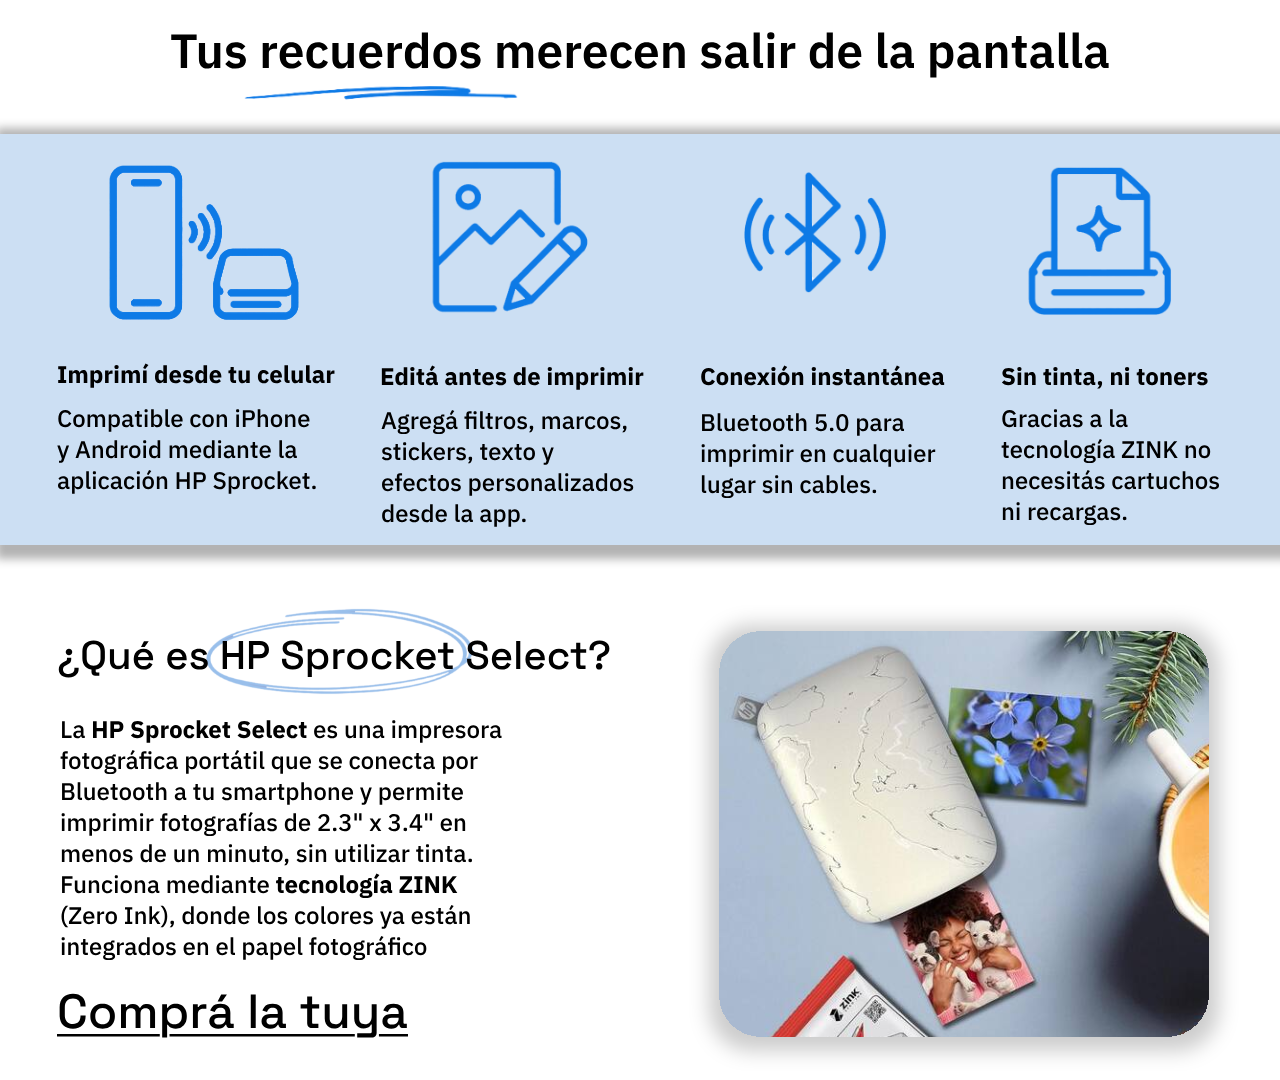
==== pagina2.html @ 395803e2 "Add files via upload" ====
<!doctype html>
<html lang="es">
  <head>
    <meta charset="utf-8">
    <meta name="viewport" content="width=device-width, initial-scale=1">
    <title>Desktop Page 2</title>
    <link rel="stylesheet" href="estilos.css">
  </head>

  <body>
    <main class="pantalla pantalla--2" aria-label="Desktop Page 2">
      <img
        class="pantalla__diseno"
        src="DesktopPAGE2.svg"
        alt="Desktop Page 2"
        width="1280"
        height="1080"
      >
    </main>
  </body>
</html>
---- estilos.css ----
:root {
  --ancho-pantalla: 1280px;
  --alto-pantalla: 1080px;
  --color-fondo: #ffffff;

  background-color: #ffffff;
}

*,
*::before,
*::after {
  box-sizing: border-box;
}

html,
body {
  min-width: var(--ancho-pantalla);
  margin: 0;
}

body {
  background-color: var(--color-fondo);
}

.sitio {
  width: var(--ancho-pantalla);
  margin: 0;
}

.pantalla {
  position: relative;
  width: var(--ancho-pantalla);
  height: var(--alto-pantalla);
  margin: 0;
  overflow: hidden;
  background-color: var(--color-fondo);
  flex: none;
}

.pantalla__diseno {
  display: block;
  width: var(--ancho-pantalla);
  height: var(--alto-pantalla);
  max-width: none;
  margin: 0;
  object-fit: fill;
}

.enlace-ver-mas {
  position: absolute;
  z-index: 1;
  top: 654px;
  left: 74px;
  width: 181px;
  height: 50px;
  cursor: pointer;
}

.destino-hp-sproke {
  position: absolute;
  top: 630px;
  left: 0;
}

.enlace-funcion {
  position: absolute;
  z-index: 1;
  top: 55px;
  left: 845px;
  width: 175px;
  height: 55px;
  cursor: pointer;
}

.destino-como-funciona {
  position: absolute;
  top: 250px;
  left: 0;
}

.enlace-caja {
  position: absolute;
  z-index: 1;
  top: 55px;
  left: 1090px;
  width: 145px;
  height: 55px;
  cursor: pointer;
}

.enlace-logo-hp {
  position: absolute;
  z-index: 1;
  top: 27px;
  left: 64px;
  width: 111px;
  height: 90px;
  cursor: pointer;
}

.enlace-inicio {
  position: absolute;
  z-index: 1;
  top: 55px;
  left: 350px;
  width: 155px;
  height: 55px;
  cursor: pointer;
}

.enlace-ubicacion {
  position: absolute;
  z-index: 1;
  top: 820px;
  left: 275px;
  width: 280px;
  height: 125px;
  cursor: pointer;
}
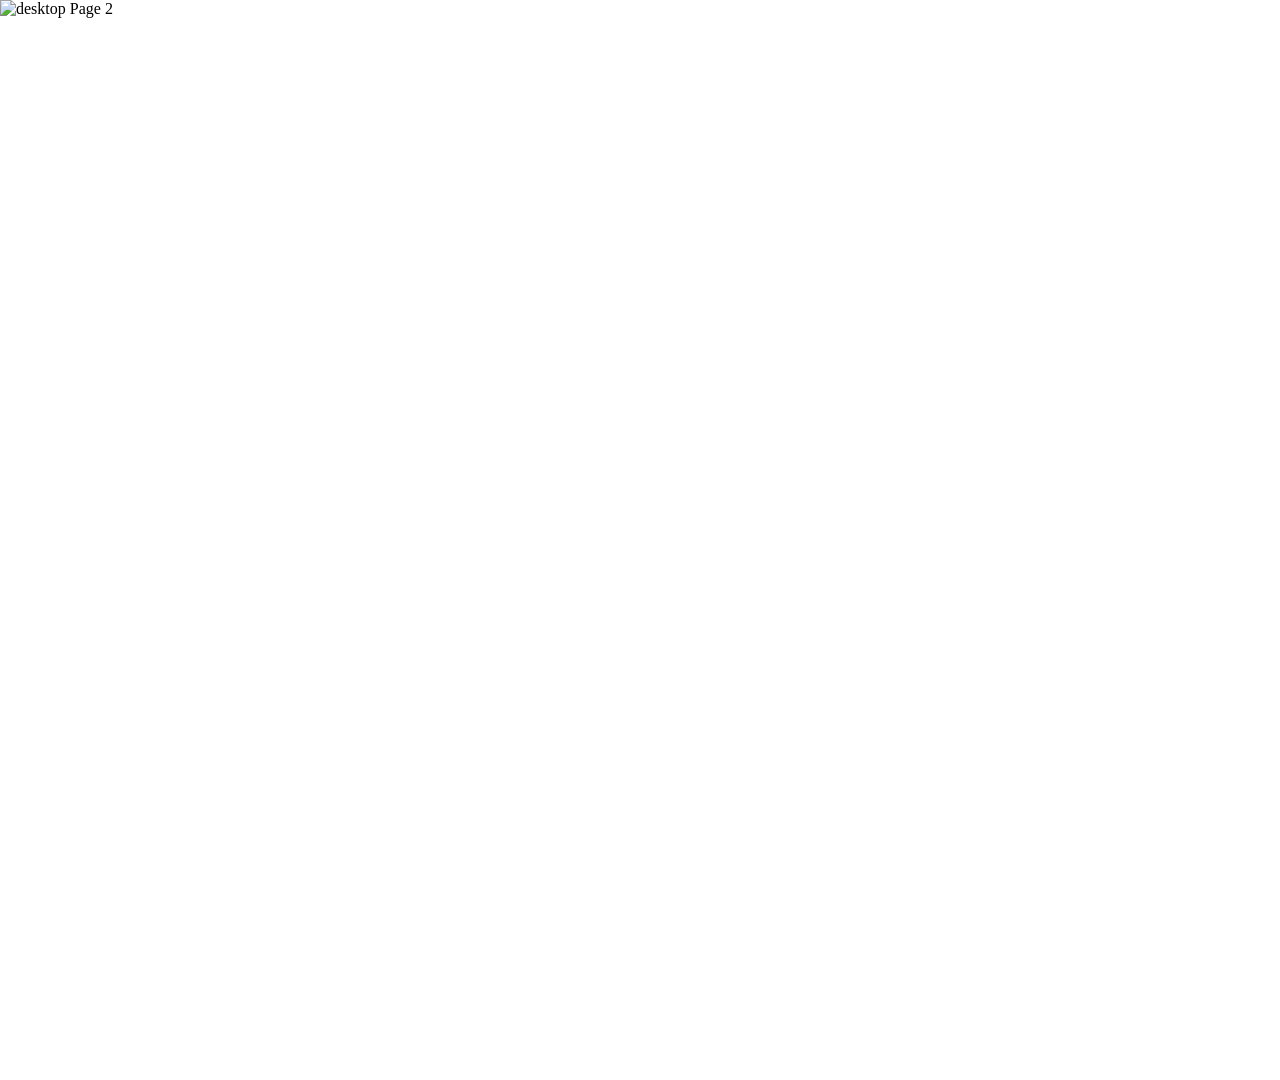
==== commit 52456b47: "Update pagina2.html" ====
--- a/pagina2.html
+++ b/pagina2.html
@@ -11,8 +11,8 @@
     <main class="pantalla pantalla--2" aria-label="Desktop Page 2">
       <img
         class="pantalla__diseno"
-        src="DesktopPAGE2.svg"
-        alt="Desktop Page 2"
+        src="desktopPAGE2.svg"
+        alt="desktop Page 2"
         width="1280"
         height="1080"
       >
